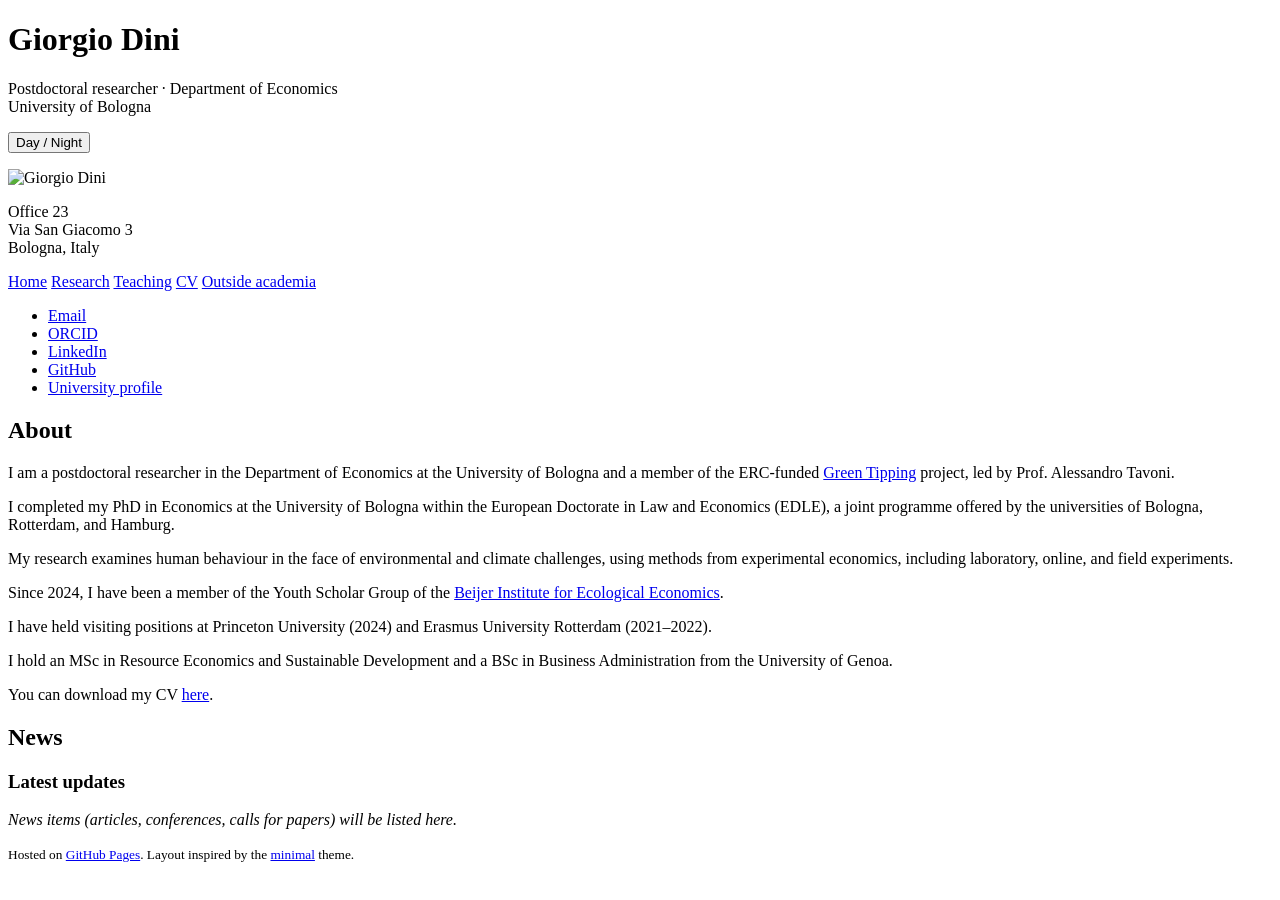
==== index.html @ 40d6bb85 "Simplify About: fewer links, new wording, Green Tipping and Beijer only Made-with: Cursor" ====
<!DOCTYPE html>
<html lang="en">
<head>
  <meta charset="utf-8">
  <meta name="viewport" content="width=device-width, initial-scale=1">
  <meta name="color-scheme" content="light">
  <meta name="description" content="Giorgio Dini — Postdoctoral researcher in economics, University of Bologna. Environmental and behavioral economics, experimental methods.">
  <title>Giorgio Dini | Economics | University of Bologna</title>
  <link rel="stylesheet" href="stylesheets/styles.css">
</head>
<body>
  <div class="wrapper">
    <header>
      <h1>Giorgio Dini</h1>
      <p class="tagline">Postdoctoral researcher · Department of Economics<br>University of Bologna</p>
      <button type="button" class="theme-toggle" id="theme-toggle" aria-label="Toggle day or night theme">Day / Night</button>
      <p class="profile-img"><img src="personal/profile.png" width="120" height="120" alt="Giorgio Dini"></p>
      <p class="office-address">Office 23<br>Via San Giacomo 3<br>Bologna, Italy</p>
      <nav class="site-nav" aria-label="Primary pages">
        <a href="index.html" aria-current="page">Home</a>
        <a href="research.html">Research</a>
        <a href="teaching.html">Teaching</a>
        <a href="cv.html">CV</a>
        <a href="outside.html">Outside academia</a>
      </nav>
      <ul class="external-links">
        <li><a href="mailto:giorgio.dini2@unibo.it">Email</a></li>
        <li><a href="https://orcid.org/0009-0000-2514-3129" target="_blank" rel="noopener">ORCID</a></li>
        <li><a href="https://www.linkedin.com/in/giorgio-dini-307a39131" target="_blank" rel="noopener">LinkedIn</a></li>
        <li><a href="https://github.com/giorgiodini" target="_blank" rel="noopener">GitHub</a></li>
        <li><a href="https://www.unibo.it/sitoweb/giorgio.dini2/en" target="_blank" rel="noopener">University profile</a></li>
      </ul>
    </header>
    <section>
      <h2>About</h2>
      <p>
        I am a postdoctoral researcher in the Department of Economics at the University of Bologna and a member of the ERC-funded
        <a href="https://site.unibo.it/green-tipping-scaling-up-green-choice-from-niche-to-norm/en" target="_blank" rel="noopener">Green Tipping</a>
        project, led by Prof. Alessandro Tavoni.
      </p>
      <p>
        I completed my PhD in Economics at the University of Bologna within the European Doctorate in Law and Economics (EDLE),
        a joint programme offered by the universities of Bologna, Rotterdam, and Hamburg.
      </p>
      <p>
        My research examines human behaviour in the face of environmental and climate challenges, using methods from experimental economics,
        including laboratory, online, and field experiments.
      </p>
      <p>
        Since 2024, I have been a member of the Youth Scholar Group of the
        <a href="https://beijer.kva.se/" target="_blank" rel="noopener">Beijer Institute for Ecological Economics</a>.
      </p>
      <p>
        I have held visiting positions at Princeton University (2024) and Erasmus University Rotterdam (2021–2022).
      </p>
      <p>
        I hold an MSc in Resource Economics and Sustainable Development and a BSc in Business Administration from the University of Genoa.
      </p>
      <p>
        You can download my CV <a href="personal/academic_cv.pdf" download>here</a>.
      </p>

      <h2>News</h2>
      <div class="news-block">
        <h3>Latest updates</h3>
        <p><em>News items (articles, conferences, calls for papers) will be listed here.</em></p>
      </div>

      <footer>
        <p><small>Hosted on <a href="https://pages.github.com/" target="_blank" rel="noopener">GitHub Pages</a>. Layout inspired by the <a href="https://github.com/orderedlist/minimal" target="_blank" rel="noopener">minimal</a> theme.</small></p>
      </footer>
    </section>
  </div>
  <script src="scripts/theme.js" defer></script>
</body>
</html>
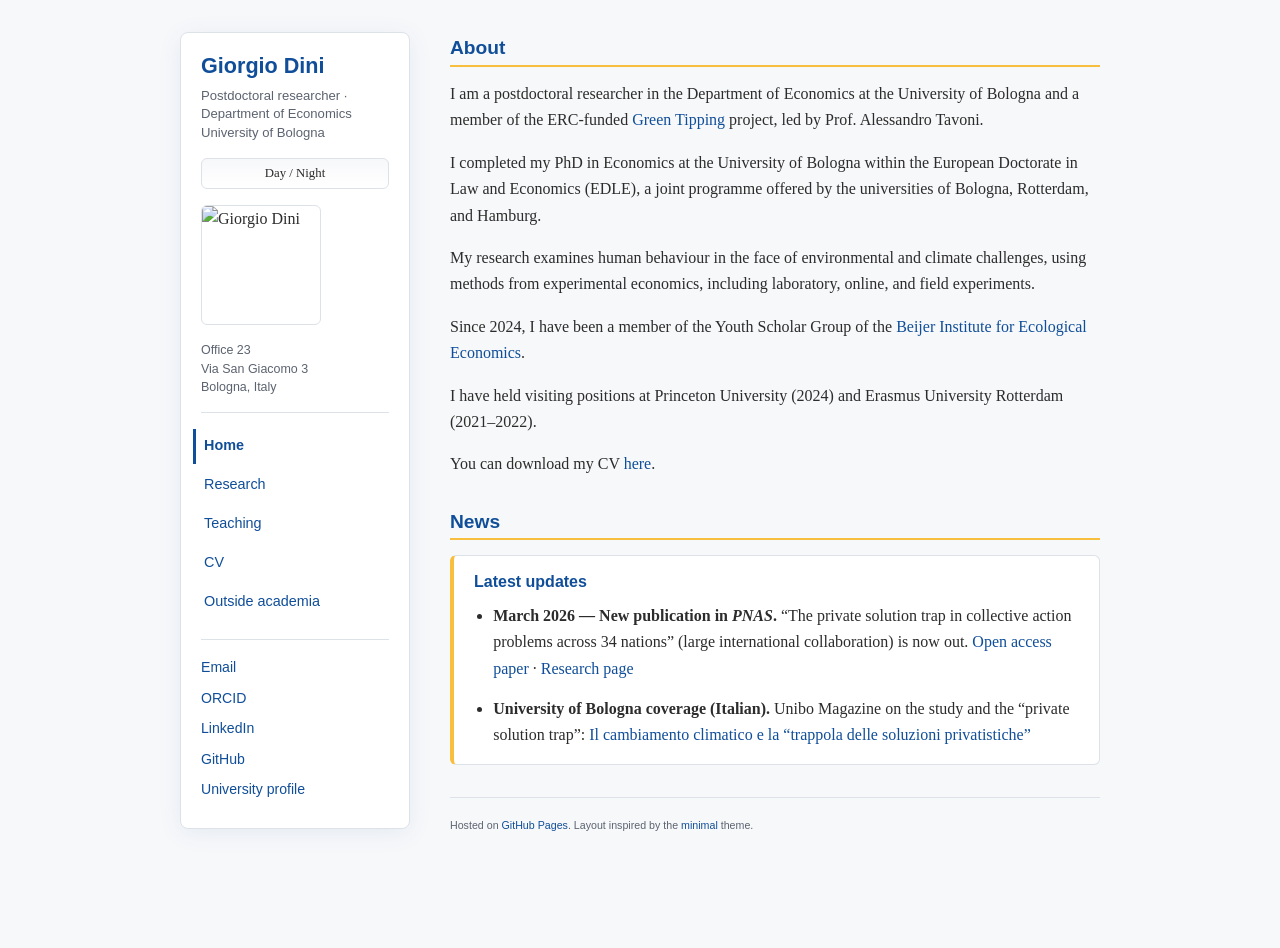
==== commit 18d5f6cd: "News: PNAS publication + Unibo Magazine link Made-with: Cursor" ====
--- a/index.html
+++ b/index.html
@@ -27,7 +27,7 @@
         <li><a href="mailto:giorgio.dini2@unibo.it">Email</a></li>
         <li><a href="https://orcid.org/0009-0000-2514-3129" target="_blank" rel="noopener">ORCID</a></li>
         <li><a href="https://www.linkedin.com/in/giorgio-dini-307a39131" target="_blank" rel="noopener">LinkedIn</a></li>
-        <li><a href="https://github.com/giorgiodini" target="_blank" rel="noopener">GitHub</a></li>
+        <li><a href="https://github.com/giodini121" target="_blank" rel="noopener">GitHub</a></li>
         <li><a href="https://www.unibo.it/sitoweb/giorgio.dini2/en" target="_blank" rel="noopener">University profile</a></li>
       </ul>
     </header>
@@ -54,16 +54,25 @@
         I have held visiting positions at Princeton University (2024) and Erasmus University Rotterdam (2021–2022).
       </p>
       <p>
-        I hold an MSc in Resource Economics and Sustainable Development and a BSc in Business Administration from the University of Genoa.
-      </p>
-      <p>
         You can download my CV <a href="personal/academic_cv.pdf" download>here</a>.
       </p>
 
       <h2>News</h2>
       <div class="news-block">
         <h3>Latest updates</h3>
-        <p><em>News items (articles, conferences, calls for papers) will be listed here.</em></p>
+        <ul>
+          <li>
+            <strong>March 2026 — New publication in <em>PNAS</em>.</strong>
+            “The private solution trap in collective action problems across 34 nations” (large international collaboration) is now out.
+            <a href="https://doi.org/10.1073/pnas.2504632123" target="_blank" rel="noopener">Open access paper</a>
+            · <a href="research.html">Research page</a>
+          </li>
+          <li>
+            <strong>University of Bologna coverage (Italian).</strong>
+            Unibo Magazine on the study and the “private solution trap”:
+            <a href="https://magazine.unibo.it/it/articoli/il-cambiamento-climatico-e-la-trappola-delle-soluzioni-privatistiche" target="_blank" rel="noopener">Il cambiamento climatico e la “trappola delle soluzioni privatistiche”</a>
+          </li>
+        </ul>
       </div>
 
       <footer>
--- a/stylesheets/styles.css
+++ b/stylesheets/styles.css
@@ -0,0 +1,314 @@
+/* Giorgio Dini — academic site; brand #104e99, accent #f8bf3e */
+:root {
+  --color-primary: #104e99;
+  --color-accent: #f8bf3e;
+  --bg: #f7f8fa;
+  --bg-elevated: #ffffff;
+  --text: #2c2c2c;
+  --text-muted: #5c6370;
+  --border: #dde1e8;
+  --link-hover: #0d3d7a;
+  --shadow: rgba(16, 78, 153, 0.08);
+}
+[data-theme="dark"] {
+  --color-primary: #5b9fd4;
+  --color-accent: #e5ac2e;
+  --bg: #14161a;
+  --bg-elevated: #1c2028;
+  --text: #e8eaef;
+  --text-muted: #a8b0bd;
+  --border: #2e3542;
+  --link-hover: #8ec4f0;
+  --shadow: rgba(0, 0, 0, 0.35);
+}
+* { box-sizing: border-box; }
+html { scroll-behavior: smooth; }
+body {
+  margin: 0;
+  padding: 2rem 1.5rem 4rem;
+  font: 16px/1.65 Georgia, "Times New Roman", Times, serif;
+  color: var(--text);
+  background: var(--bg);
+}
+h1, h2, h3 {
+  font-family: -apple-system, BlinkMacSystemFont, "Segoe UI", Roboto, "Helvetica Neue", Arial, sans-serif;
+  line-height: 1.2;
+  margin: 0 0 0.75em;
+  font-weight: 600;
+}
+h1 { font-size: 1.65rem; color: var(--text); }
+h2 {
+  font-size: 1.2rem;
+  color: var(--color-primary);
+  border-bottom: 2px solid var(--color-accent);
+  padding-bottom: 0.35rem;
+  margin-top: 2rem;
+}
+h2:first-of-type { margin-top: 0; }
+h3 { font-size: 1.05rem; color: var(--text); }
+p, ul, ol { margin: 0 0 1rem; }
+a {
+  color: var(--color-primary);
+  text-decoration: none;
+  font-weight: 500;
+}
+a:hover { color: var(--link-hover); text-decoration: underline; }
+strong { color: var(--text); font-weight: 600; }
+.wrapper {
+  max-width: 920px;
+  margin: 0 auto;
+  display: flex;
+  gap: 2.5rem;
+  align-items: flex-start;
+}
+header {
+  flex: 0 0 230px;
+  position: sticky;
+  top: 1.5rem;
+  padding: 1.25rem;
+  background: var(--bg-elevated);
+  border: 1px solid var(--border);
+  border-radius: 8px;
+  box-shadow: 0 4px 24px var(--shadow);
+}
+header h1 {
+  font-size: 1.35rem;
+  margin-bottom: 0.5rem;
+  color: var(--color-primary);
+}
+header .tagline {
+  font-size: 0.82rem;
+  color: var(--text-muted);
+  margin: 0 0 1rem;
+  line-height: 1.4;
+  font-family: -apple-system, BlinkMacSystemFont, "Segoe UI", Roboto, sans-serif;
+}
+.profile-img { margin: 0 0 1rem; }
+.profile-img img {
+  display: block;
+  max-width: 120px;
+  width: 100%;
+  height: auto;
+  border-radius: 6px;
+  border: 1px solid var(--border);
+}
+.office-address {
+  font-size: 0.78rem;
+  color: var(--text-muted);
+  line-height: 1.45;
+  margin: 0 0 1rem;
+  font-family: -apple-system, BlinkMacSystemFont, "Segoe UI", Roboto, sans-serif;
+}
+.theme-toggle {
+  display: inline-flex;
+  align-items: center;
+  justify-content: center;
+  width: 100%;
+  padding: 0.45rem 0.65rem;
+  margin-bottom: 1rem;
+  font-size: 0.8rem;
+  font-family: inherit;
+  cursor: pointer;
+  color: var(--text);
+  background: linear-gradient(180deg, var(--bg) 0%, var(--bg-elevated) 100%);
+  border: 1px solid var(--border);
+  border-radius: 6px;
+}
+.theme-toggle:hover { border-color: var(--color-primary); }
+.theme-toggle:focus-visible {
+  outline: 2px solid var(--color-accent);
+  outline-offset: 2px;
+}
+.site-nav {
+  display: flex;
+  flex-direction: column;
+  gap: 0.25rem;
+  margin: 0 0 1.25rem;
+  padding: 1rem 0 0;
+  border-top: 1px solid var(--border);
+}
+.site-nav a {
+  display: block;
+  padding: 0.35rem 0;
+  font-size: 0.9rem;
+  font-family: -apple-system, BlinkMacSystemFont, "Segoe UI", Roboto, sans-serif;
+  border-left: 3px solid transparent;
+  padding-left: 0.5rem;
+  margin-left: -0.5rem;
+}
+.site-nav a:hover {
+  border-left-color: var(--color-accent);
+  text-decoration: none;
+}
+.site-nav a[aria-current="page"] {
+  border-left-color: var(--color-primary);
+  font-weight: 700;
+  color: var(--color-primary);
+}
+.external-links {
+  margin: 0;
+  padding: 1rem 0 0;
+  list-style: none;
+  border-top: 1px solid var(--border);
+}
+.external-links li {
+  margin-bottom: 0.45rem;
+  font-size: 0.88rem;
+  font-family: -apple-system, BlinkMacSystemFont, "Segoe UI", Roboto, sans-serif;
+}section {
+  flex: 1;
+  min-width: 0;
+  padding: 0.25rem 0 2rem;
+}
+section > h2:first-child { margin-top: 0; }
+hr {
+  border: none;
+  border-top: 1px solid var(--border);
+  margin: 1.75rem 0;
+}
+.news-block {
+  background: var(--bg-elevated);
+  border: 1px solid var(--border);
+  border-left: 4px solid var(--color-accent);
+  border-radius: 6px;
+  padding: 1rem 1.25rem;
+  margin-bottom: 1.5rem;
+}
+.news-block h3 {
+  margin-top: 0;
+  font-size: 1rem;
+  color: var(--color-primary);
+}
+.news-block ul { margin: 0; padding-left: 1.2rem; }
+.news-block li { margin-bottom: 0.85rem; }
+.news-block li:last-child { margin-bottom: 0; }
+.paper {
+  margin-bottom: 1.5rem;
+  padding-bottom: 1.25rem;
+  border-bottom: 1px solid var(--border);
+}
+.paper:last-child { border-bottom: none; }
+.orcid-note {
+  color: var(--text-muted);
+  margin-bottom: 1rem;
+  font-family: -apple-system, BlinkMacSystemFont, "Segoe UI", Roboto, sans-serif;
+}
+.paper p { margin-bottom: 0.5rem; }
+details summary {
+  color: var(--color-primary);
+  cursor: pointer;
+  font-weight: 600;
+  font-family: -apple-system, BlinkMacSystemFont, "Segoe UI", Roboto, sans-serif;
+  font-size: 0.9rem;
+}
+.paper details {
+  margin-top: 0.35rem;
+}
+details[open] summary { margin-bottom: 0.5rem; }
+details p { font-size: 0.95rem; color: var(--text-muted); }
+.teaching-item { margin-bottom: 1.25rem; }
+.outside-page p {
+  margin-bottom: 1.1rem;
+  line-height: 1.7;
+}
+.outside-gallery {
+  display: grid;
+  grid-template-columns: repeat(auto-fill, minmax(200px, 1fr));
+  gap: 1rem;
+  margin-top: 1.75rem;
+}
+.outside-gallery figure {
+  margin: 0;
+}
+.outside-gallery img {
+  display: block;
+  width: 100%;
+  height: auto;
+  border-radius: 8px;
+  border: 1px solid var(--border);
+}
+.outside-gallery figcaption {
+  font-size: 0.82rem;
+  color: var(--text-muted);
+  margin-top: 0.4rem;
+  font-family: -apple-system, BlinkMacSystemFont, "Segoe UI", Roboto, sans-serif;
+}
+.teaching-item h3 { margin-bottom: 0.35rem; }
+.cv-toolbar {
+  display: flex;
+  flex-wrap: wrap;
+  gap: 0.75rem;
+  margin-bottom: 1rem;
+}
+.btn-download {
+  display: inline-block;
+  padding: 0.5rem 1rem;
+  background: var(--color-primary);
+  color: #fff !important;
+  border-radius: 6px;
+  font-family: -apple-system, BlinkMacSystemFont, "Segoe UI", Roboto, sans-serif;
+  font-size: 0.9rem;
+  text-decoration: none !important;
+}
+.btn-download:hover {
+  background: var(--link-hover);
+  color: #fff !important;
+}
+.cv-frame-wrap {
+  width: 100%;
+  min-height: 70vh;
+  border: 1px solid var(--border);
+  border-radius: 8px;
+  overflow: hidden;
+  background: var(--bg-elevated);
+}
+.cv-frame-wrap iframe {
+  width: 100%;
+  min-height: 70vh;
+  border: none;
+}
+.cv-fallback {
+  padding: 1rem;
+  color: var(--text-muted);
+  font-size: 0.95rem;
+}
+footer {
+  margin-top: 2rem;
+  padding-top: 1rem;
+  border-top: 1px solid var(--border);
+  font-size: 0.8rem;
+  color: var(--text-muted);
+  font-family: -apple-system, BlinkMacSystemFont, "Segoe UI", Roboto, sans-serif;
+}
+footer a { font-weight: 500; }
+@media print, screen and (max-width: 800px) {
+  .wrapper { flex-direction: column; }
+  header { position: static; width: 100%; }
+  .site-nav {
+    flex-direction: row;
+    flex-wrap: wrap;
+    gap: 0.5rem;
+  }
+  .site-nav a {
+    border-left: none;
+    border-bottom: 2px solid transparent;
+    padding-left: 0;
+    margin-left: 0;
+  }
+  .site-nav a[aria-current="page"] {
+    border-left: none;
+    border-bottom-color: var(--color-primary);
+  }
+}
+@media print {
+  body { padding: 0; }
+  .theme-toggle, .site-nav { display: none; }
+}
+code {
+  font-family: ui-monospace, "Cascadia Code", Consolas, monospace;
+  font-size: 0.88em;
+  background: var(--bg);
+  padding: 0.15em 0.35em;
+  border-radius: 4px;
+  border: 1px solid var(--border);
+}
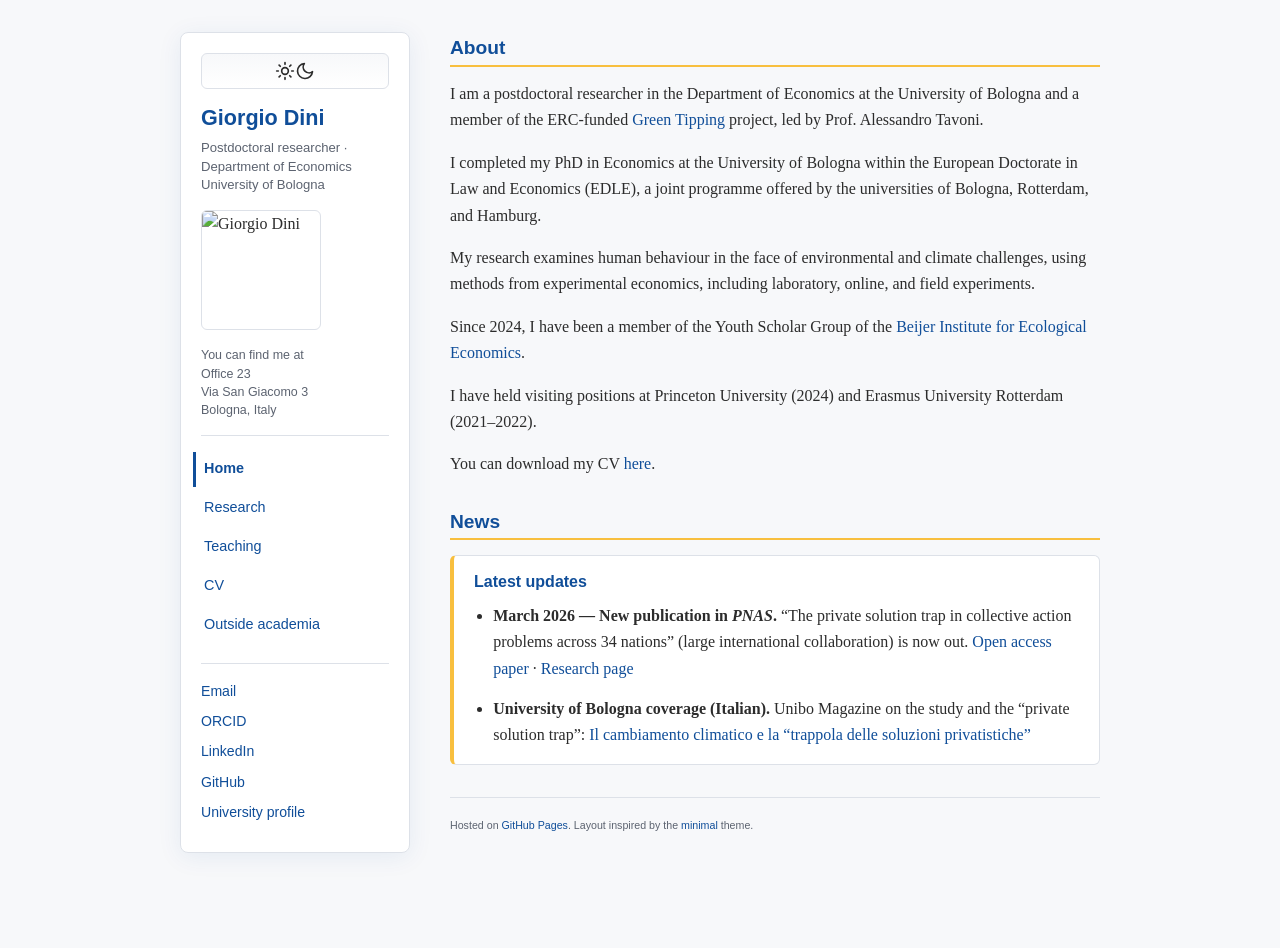
==== commit dadbe572: "Move theme toggle to top of sidebar panel Made-with: Cursor" ====
--- a/index.html
+++ b/index.html
@@ -11,11 +11,21 @@
 <body>
   <div class="wrapper">
     <header>
+      <div class="theme-toggle-wrap">
+        <button type="button" class="theme-toggle" id="theme-toggle" aria-label="Switch to dark mode">
+          <svg class="theme-icon theme-icon-sun" xmlns="http://www.w3.org/2000/svg" width="20" height="20" viewBox="0 0 24 24" fill="none" stroke="currentColor" stroke-width="2" stroke-linecap="round" stroke-linejoin="round" aria-hidden="true">
+            <circle cx="12" cy="12" r="4"/>
+            <path d="M12 2v2M12 20v2M4.93 4.93l1.41 1.41M17.66 17.66l1.41 1.41M2 12h2M20 12h2M6.34 17.66l-1.41 1.41M19.07 4.93l-1.41 1.41"/>
+          </svg>
+          <svg class="theme-icon theme-icon-moon" xmlns="http://www.w3.org/2000/svg" width="20" height="20" viewBox="0 0 24 24" fill="none" stroke="currentColor" stroke-width="2" stroke-linecap="round" stroke-linejoin="round" aria-hidden="true">
+            <path d="M21 12.79A9 9 0 1 1 11.21 3 7 7 0 0 0 21 12.79z"/>
+          </svg>
+        </button>
+      </div>
       <h1>Giorgio Dini</h1>
       <p class="tagline">Postdoctoral researcher · Department of Economics<br>University of Bologna</p>
-      <button type="button" class="theme-toggle" id="theme-toggle" aria-label="Toggle day or night theme">Day / Night</button>
-      <p class="profile-img"><img src="personal/profile.png" width="120" height="120" alt="Giorgio Dini"></p>
-      <p class="office-address">Office 23<br>Via San Giacomo 3<br>Bologna, Italy</p>
+      <p class="profile-img"><img src="personal/profile.png" width="168" height="168" alt="Giorgio Dini"></p>
+      <p class="office-address"><span class="office-intro">You can find me at</span><br>Office 23<br>Via San Giacomo 3<br>Bologna, Italy</p>
       <nav class="site-nav" aria-label="Primary pages">
         <a href="index.html" aria-current="page">Home</a>
         <a href="research.html">Research</a>
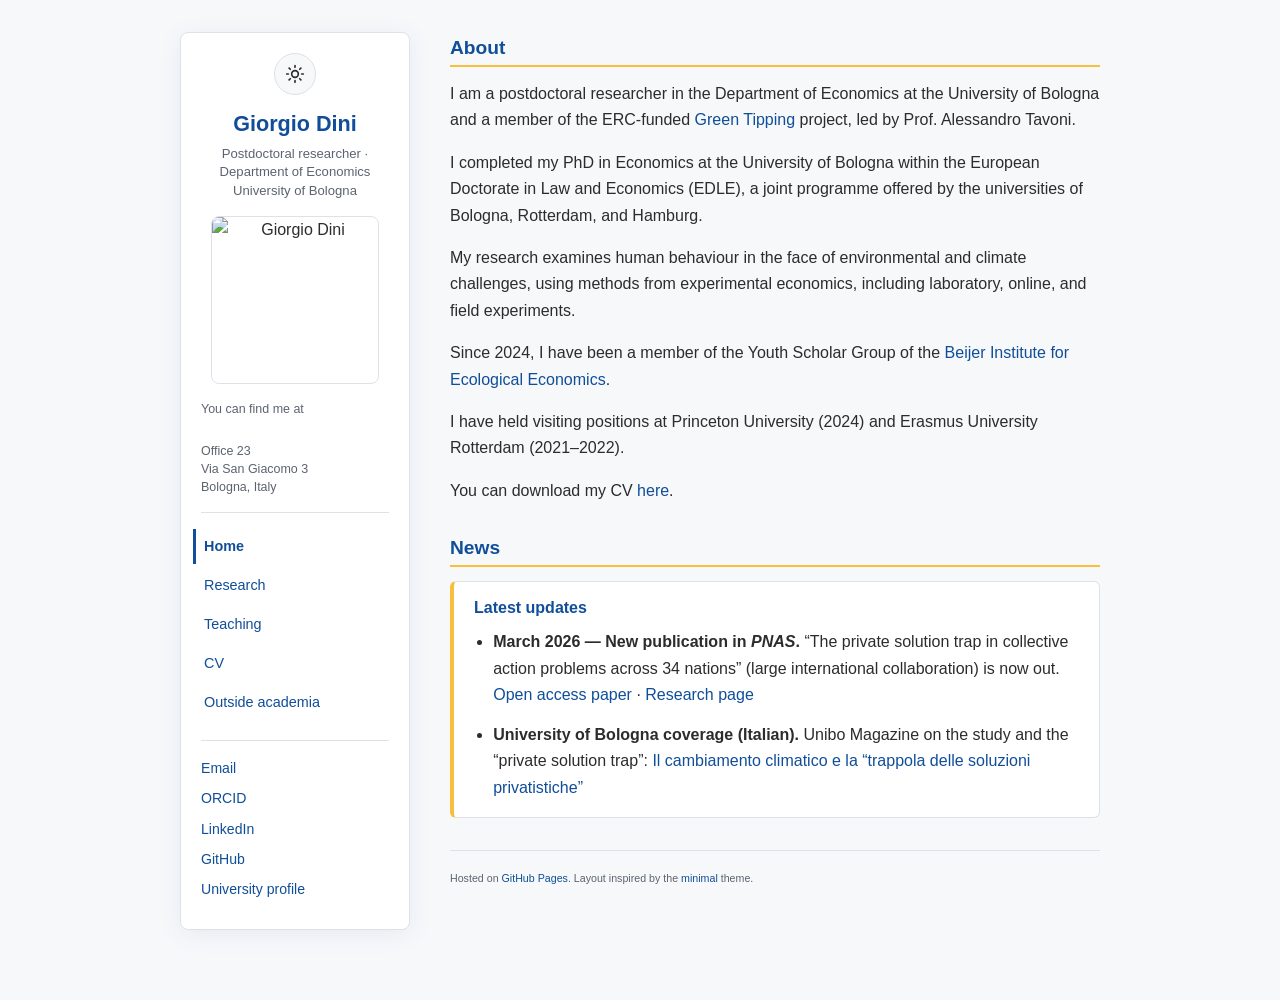
==== commit 3ed7c1ad: "Mobile: fixed hamburger, icon links in footer, office in footer block Made-with: Cursor" ====
--- a/index.html
+++ b/index.html
@@ -9,24 +9,33 @@
   <link rel="stylesheet" href="stylesheets/styles.css">
 </head>
 <body>
+  <div class="nav-backdrop" id="nav-backdrop" hidden aria-hidden="true"></div>
+  <button type="button" class="nav-toggle" id="nav-toggle" aria-label="Open menu" aria-expanded="false" aria-controls="site-nav">
+    <svg xmlns="http://www.w3.org/2000/svg" width="22" height="22" viewBox="0 0 24 24" fill="none" stroke="currentColor" stroke-width="2" stroke-linecap="round" aria-hidden="true">
+      <path d="M4 6h16M4 12h16M4 18h16"/>
+    </svg>
+  </button>
   <div class="wrapper">
     <header>
-      <div class="theme-toggle-wrap">
-        <button type="button" class="theme-toggle" id="theme-toggle" aria-label="Switch to dark mode">
-          <svg class="theme-icon theme-icon-sun" xmlns="http://www.w3.org/2000/svg" width="20" height="20" viewBox="0 0 24 24" fill="none" stroke="currentColor" stroke-width="2" stroke-linecap="round" stroke-linejoin="round" aria-hidden="true">
-            <circle cx="12" cy="12" r="4"/>
-            <path d="M12 2v2M12 20v2M4.93 4.93l1.41 1.41M17.66 17.66l1.41 1.41M2 12h2M20 12h2M6.34 17.66l-1.41 1.41M19.07 4.93l-1.41 1.41"/>
-          </svg>
-          <svg class="theme-icon theme-icon-moon" xmlns="http://www.w3.org/2000/svg" width="20" height="20" viewBox="0 0 24 24" fill="none" stroke="currentColor" stroke-width="2" stroke-linecap="round" stroke-linejoin="round" aria-hidden="true">
-            <path d="M21 12.79A9 9 0 1 1 11.21 3 7 7 0 0 0 21 12.79z"/>
-          </svg>
-        </button>
+      <div class="header-toolbar">
+        <div class="theme-toggle-wrap">
+          <button type="button" class="theme-toggle" id="theme-toggle" aria-label="Switch to dark mode">
+            <svg class="theme-icon theme-icon-sun" xmlns="http://www.w3.org/2000/svg" width="20" height="20" viewBox="0 0 24 24" fill="none" stroke="currentColor" stroke-width="2" stroke-linecap="round" stroke-linejoin="round" aria-hidden="true">
+              <circle cx="12" cy="12" r="4"/>
+              <path d="M12 2v2M12 20v2M4.93 4.93l1.41 1.41M17.66 17.66l1.41 1.41M2 12h2M20 12h2M6.34 17.66l-1.41 1.41M19.07 4.93l-1.41 1.41"/>
+            </svg>
+            <svg class="theme-icon theme-icon-moon" xmlns="http://www.w3.org/2000/svg" width="20" height="20" viewBox="0 0 24 24" fill="none" stroke="currentColor" stroke-width="2" stroke-linecap="round" stroke-linejoin="round" aria-hidden="true">
+              <path d="M21 12.79A9 9 0 1 1 11.21 3 7 7 0 0 0 21 12.79z"/>
+            </svg>
+          </button>
+        </div>
       </div>
       <h1>Giorgio Dini</h1>
       <p class="tagline">Postdoctoral researcher · Department of Economics<br>University of Bologna</p>
       <p class="profile-img"><img src="personal/profile.png" width="168" height="168" alt="Giorgio Dini"></p>
       <p class="office-address"><span class="office-intro">You can find me at</span><br>Office 23<br>Via San Giacomo 3<br>Bologna, Italy</p>
-      <nav class="site-nav" aria-label="Primary pages">
+      <p class="office-address office-email-line show-mobile-only"><a href="mailto:giorgio.dini2@unibo.it">giorgio.dini2@unibo.it</a></p>
+      <nav class="site-nav" id="site-nav" aria-label="Primary pages">
         <a href="index.html" aria-current="page">Home</a>
         <a href="research.html">Research</a>
         <a href="teaching.html">Teaching</a>
@@ -85,11 +94,45 @@
         </ul>
       </div>
 
+      <aside class="contact-footer" aria-label="Contact and profiles">
+        <h3 class="contact-footer-title">Contacts</h3>
+        <p class="contact-footer-address"><span class="office-intro">You can find me at</span><br>Office 23<br>Via San Giacomo 3<br>Bologna, Italy</p>
+        <h3 class="contact-footer-subtitle">Links</h3>
+        <ul class="contact-footer-icons">
+          <li>
+            <a class="contact-footer-icon-link" href="mailto:giorgio.dini2@unibo.it" aria-label="Email">
+              <svg xmlns="http://www.w3.org/2000/svg" width="22" height="22" viewBox="0 0 24 24" fill="none" stroke="currentColor" stroke-width="2" stroke-linecap="round" stroke-linejoin="round" aria-hidden="true"><path d="M4 4h16c1.1 0 2 .9 2 2v12c0 1.1-.9 2-2 2H4c-1.1 0-2-.9-2-2V6c0-1.1.9-2 2-2z"/><path d="m22 6-10 7L2 6"/></svg>
+            </a>
+          </li>
+          <li>
+            <a class="contact-footer-icon-link" href="https://orcid.org/0009-0000-2514-3129" target="_blank" rel="noopener" aria-label="ORCID profile">
+              <svg xmlns="http://www.w3.org/2000/svg" width="22" height="22" viewBox="0 0 24 24" fill="none" stroke="currentColor" stroke-width="1.75" aria-hidden="true"><circle cx="12" cy="12" r="9"/><circle cx="8.5" cy="12" r="2" fill="currentColor" stroke="none"/><circle cx="12" cy="12" r="2" fill="currentColor" stroke="none"/><circle cx="15.5" cy="12" r="2" fill="currentColor" stroke="none"/></svg>
+            </a>
+          </li>
+          <li>
+            <a class="contact-footer-icon-link" href="https://www.linkedin.com/in/giorgio-dini-307a39131" target="_blank" rel="noopener" aria-label="LinkedIn">
+              <svg xmlns="http://www.w3.org/2000/svg" width="22" height="22" viewBox="0 0 24 24" fill="none" stroke="currentColor" stroke-width="2" stroke-linecap="round" stroke-linejoin="round" aria-hidden="true"><path d="M16 8a6 6 0 0 1 6 6v7h-4v-7a2 2 0 0 0-2-2 2 2 0 0 0-2 2v7h-4v-7a6 6 0 0 1 6-6z"/><rect x="2" y="9" width="4" height="12" fill="none"/><circle cx="4" cy="4" r="2" fill="none"/></svg>
+            </a>
+          </li>
+          <li>
+            <a class="contact-footer-icon-link" href="https://github.com/giodini121" target="_blank" rel="noopener" aria-label="GitHub">
+              <svg xmlns="http://www.w3.org/2000/svg" width="22" height="22" viewBox="0 0 24 24" fill="none" stroke="currentColor" stroke-width="2" stroke-linecap="round" stroke-linejoin="round" aria-hidden="true"><path d="M9 19c-5 1.5-5-2.5-7-3m14 6v-3.87a3.37 3.37 0 0 0-.94-2.61c3.14-.35 6.44-1.54 6.44-7A5.44 5.44 0 0 0 20 4.77 5.07 5.07 0 0 0 19.91 1S18.73.65 16 2.48a13.38 13.38 0 0 0-7 0C6.27.65 5.09 1 5.09 1A5.07 5.07 0 0 0 5 4.77a5.44 5.44 0 0 0-1.5 3.78c0 5.42 3.3 6.61 6.44 7A3.37 3.37 0 0 0 9 18.13V22"/></svg>
+            </a>
+          </li>
+          <li>
+            <a class="contact-footer-icon-link" href="https://www.unibo.it/sitoweb/giorgio.dini2/en" target="_blank" rel="noopener" aria-label="University profile">
+              <svg xmlns="http://www.w3.org/2000/svg" width="22" height="22" viewBox="0 0 24 24" fill="none" stroke="currentColor" stroke-width="2" stroke-linecap="round" stroke-linejoin="round" aria-hidden="true"><path d="M6 22V4a2 2 0 0 1 2-2h8a2 2 0 0 1 2 2v18Z"/><path d="M6 12h12"/><path d="M6 16h12"/><path d="M6 8h12"/><path d="M10 6h4"/></svg>
+            </a>
+          </li>
+        </ul>
+      </aside>
+
       <footer>
         <p><small>Hosted on <a href="https://pages.github.com/" target="_blank" rel="noopener">GitHub Pages</a>. Layout inspired by the <a href="https://github.com/orderedlist/minimal" target="_blank" rel="noopener">minimal</a> theme.</small></p>
       </footer>
     </section>
   </div>
   <script src="scripts/theme.js" defer></script>
+  <script src="scripts/nav.js" defer></script>
 </body>
 </html>
--- a/stylesheets/styles.css
+++ b/stylesheets/styles.css
@@ -26,7 +26,7 @@
 body {
   margin: 0;
   padding: 2rem 1.5rem 4rem;
-  font: 16px/1.65 Georgia, "Times New Roman", Times, serif;
+  font: 16px/1.65 -apple-system, BlinkMacSystemFont, "Segoe UI", Roboto, "Helvetica Neue", Arial, sans-serif;
   color: var(--text);
   background: var(--bg);
 }
@@ -75,6 +75,7 @@
   font-size: 1.35rem;
   margin-bottom: 0.5rem;
   color: var(--color-primary);
+  text-align: center;
 }
 header .tagline {
   font-size: 0.82rem;
@@ -82,14 +83,18 @@
   margin: 0 0 1rem;
   line-height: 1.4;
   font-family: -apple-system, BlinkMacSystemFont, "Segoe UI", Roboto, sans-serif;
-}
-.profile-img { margin: 0 0 1rem; }
+  text-align: center;
+}
+.profile-img {
+  margin: 0 0 1rem;
+  text-align: center;
+}
 .profile-img img {
-  display: block;
-  max-width: 120px;
+  display: inline-block;
+  max-width: 168px;
   width: 100%;
   height: auto;
-  border-radius: 6px;
+  border-radius: 8px;
   border: 1px solid var(--border);
 }
 .office-address {
@@ -98,26 +103,97 @@
   line-height: 1.45;
   margin: 0 0 1rem;
   font-family: -apple-system, BlinkMacSystemFont, "Segoe UI", Roboto, sans-serif;
+}
+.office-intro {
+  display: block;
+  margin-bottom: 0.35rem;
+  color: var(--text-muted);
+}
+.header-toolbar {
+  display: flex;
+  align-items: center;
+  justify-content: center;
+  margin-bottom: 1rem;
+}
+.header-toolbar .theme-toggle-wrap {
+  margin-bottom: 0;
+}
+.nav-toggle {
+  display: none;
+  align-items: center;
+  justify-content: center;
+  width: 42px;
+  height: 42px;
+  padding: 0;
+  flex-shrink: 0;
+  cursor: pointer;
+  color: var(--text);
+  background: var(--bg);
+  border: 1px solid var(--border);
+  border-radius: 8px;
+  transition: border-color 0.15s ease, background 0.15s ease, box-shadow 0.15s ease;
+}
+.nav-toggle:hover {
+  border-color: var(--color-primary);
+  background: var(--bg-elevated);
+  box-shadow: 0 2px 8px var(--shadow);
+}
+.nav-toggle:focus-visible {
+  outline: 2px solid var(--color-accent);
+  outline-offset: 2px;
+}
+.nav-backdrop {
+  position: fixed;
+  inset: 0;
+  z-index: 1000;
+  margin: 0;
+  padding: 0;
+  border: none;
+  background: rgba(15, 20, 28, 0.45);
+  cursor: pointer;
+}
+[data-theme="dark"] .nav-backdrop {
+  background: rgba(0, 0, 0, 0.55);
+}
+.theme-toggle-wrap {
+  text-align: center;
+  margin-bottom: 1rem;
 }
 .theme-toggle {
   display: inline-flex;
   align-items: center;
   justify-content: center;
-  width: 100%;
-  padding: 0.45rem 0.65rem;
-  margin-bottom: 1rem;
-  font-size: 0.8rem;
-  font-family: inherit;
+  width: 42px;
+  height: 42px;
+  padding: 0;
   cursor: pointer;
   color: var(--text);
-  background: linear-gradient(180deg, var(--bg) 0%, var(--bg-elevated) 100%);
-  border: 1px solid var(--border);
-  border-radius: 6px;
-}
-.theme-toggle:hover { border-color: var(--color-primary); }
+  background: var(--bg);
+  border: 1px solid var(--border);
+  border-radius: 50%;
+  transition: border-color 0.15s ease, background 0.15s ease, box-shadow 0.15s ease;
+}
+.theme-toggle:hover {
+  border-color: var(--color-primary);
+  background: var(--bg-elevated);
+  box-shadow: 0 2px 8px var(--shadow);
+}
 .theme-toggle:focus-visible {
   outline: 2px solid var(--color-accent);
   outline-offset: 2px;
+}
+.theme-toggle .theme-icon {
+  display: block;
+  flex-shrink: 0;
+}
+.theme-toggle .theme-icon-moon {
+  display: none;
+}
+[data-theme="dark"] .theme-toggle .theme-icon-sun {
+  display: none;
+}
+[data-theme="dark"] .theme-toggle .theme-icon-moon {
+  display: block;
 }
 .site-nav {
   display: flex;
@@ -155,7 +231,100 @@
   margin-bottom: 0.45rem;
   font-size: 0.88rem;
   font-family: -apple-system, BlinkMacSystemFont, "Segoe UI", Roboto, sans-serif;
-}section {
+}
+.show-mobile-only {
+  display: none;
+}
+.office-email-line {
+  text-align: center;
+}
+.office-email-line a {
+  color: inherit;
+  font-weight: 400;
+  text-decoration: none;
+}
+.office-email-line a:hover {
+  color: var(--link-hover);
+  text-decoration: underline;
+}
+.contact-footer {
+  display: none;
+  margin-top: 2.5rem;
+  padding: 1.35rem 1.15rem 1.25rem;
+  background: var(--bg-elevated);
+  border: 1px solid var(--border);
+  border-radius: 8px;
+  box-shadow: 0 4px 20px var(--shadow);
+}
+.contact-footer-title {
+  font-size: 0.72rem;
+  font-weight: 600;
+  text-transform: uppercase;
+  letter-spacing: 0.06em;
+  color: var(--text-muted);
+  margin: 0 0 0.65rem;
+  padding-bottom: 0.45rem;
+  border-bottom: 1px solid var(--border);
+}
+.contact-footer-address {
+  font-size: 0.78rem;
+  color: var(--text-muted);
+  line-height: 1.45;
+  margin: 0 0 1.1rem;
+  font-family: -apple-system, BlinkMacSystemFont, "Segoe UI", Roboto, sans-serif;
+  text-align: center;
+}
+.contact-footer-subtitle {
+  font-size: 0.72rem;
+  font-weight: 600;
+  text-transform: uppercase;
+  letter-spacing: 0.06em;
+  color: var(--text-muted);
+  margin: 0 0 0.75rem;
+  padding-top: 0.25rem;
+  border-bottom: none;
+}
+.contact-footer-icons {
+  list-style: none;
+  margin: 0;
+  padding: 0;
+  display: flex;
+  flex-wrap: wrap;
+  justify-content: center;
+  align-items: center;
+  gap: 0.65rem 1rem;
+}
+.contact-footer-icons li {
+  margin: 0;
+}
+.contact-footer-icon-link {
+  display: inline-flex;
+  align-items: center;
+  justify-content: center;
+  width: 48px;
+  height: 48px;
+  padding: 0;
+  color: var(--color-primary);
+  background: var(--bg);
+  border: 1px solid var(--border);
+  border-radius: 10px;
+  text-decoration: none !important;
+  transition: background 0.15s ease, border-color 0.15s ease, box-shadow 0.15s ease;
+}
+.contact-footer-icon-link:hover {
+  background: var(--bg-elevated);
+  border-color: var(--color-primary);
+  box-shadow: 0 2px 10px var(--shadow);
+}
+.contact-footer-icon-link:focus-visible {
+  outline: 2px solid var(--color-accent);
+  outline-offset: 2px;
+}
+.contact-footer-icon-link svg {
+  display: block;
+  flex-shrink: 0;
+}
+section {
   flex: 1;
   min-width: 0;
   padding: 0.25rem 0 2rem;
@@ -283,26 +452,95 @@
 footer a { font-weight: 500; }
 @media print, screen and (max-width: 800px) {
   .wrapper { flex-direction: column; }
-  header { position: static; width: 100%; }
+  header {
+    position: static;
+    width: 100%;
+    padding-left: max(3.5rem, calc(env(safe-area-inset-left, 0px) + 2.5rem));
+  }
+  .header-toolbar {
+    justify-content: center;
+  }
+  .nav-toggle {
+    display: inline-flex;
+    position: fixed;
+    top: max(1rem, env(safe-area-inset-top, 0px));
+    left: max(1rem, env(safe-area-inset-left, 0px));
+    z-index: 1002;
+    background: var(--bg-elevated);
+    box-shadow: 0 2px 14px var(--shadow);
+  }
+  header .office-address,
+  header .office-email-line {
+    display: none;
+  }
+  .external-links {
+    display: none;
+  }
+  .show-mobile-only {
+    display: block;
+  }
+  .contact-footer {
+    display: block;
+  }
   .site-nav {
-    flex-direction: row;
-    flex-wrap: wrap;
-    gap: 0.5rem;
+    position: fixed;
+    top: 0;
+    left: 0;
+    width: min(85vw, 320px);
+    height: 100vh;
+    height: 100dvh;
+    margin: 0;
+    padding: max(1rem, env(safe-area-inset-top, 0px)) 1rem 1.25rem
+      max(1rem, env(safe-area-inset-left, 0px));
+    z-index: 1003;
+    background: var(--bg-elevated);
+    border: none;
+    border-right: 1px solid var(--border);
+    border-top: none;
+    box-shadow: 4px 0 28px var(--shadow);
+    overflow-y: auto;
+    -webkit-overflow-scrolling: touch;
+    transform: translateX(-100%);
+    transition: transform 0.2s ease;
+  }
+  body.nav-open .site-nav {
+    transform: translateX(0);
   }
   .site-nav a {
-    border-left: none;
-    border-bottom: 2px solid transparent;
-    padding-left: 0;
-    margin-left: 0;
-  }
-  .site-nav a[aria-current="page"] {
-    border-left: none;
-    border-bottom-color: var(--color-primary);
+    min-height: 44px;
+    display: flex;
+    align-items: center;
+    padding: 0.4rem 0.5rem;
+  }
+}
+@media (prefers-reduced-motion: reduce) {
+  .site-nav {
+    transition: none;
   }
 }
 @media print {
   body { padding: 0; }
-  .theme-toggle, .site-nav { display: none; }
+  header {
+    padding-left: 0 !important;
+  }
+  .theme-toggle-wrap,
+  .theme-toggle,
+  .nav-toggle,
+  .nav-backdrop,
+  .site-nav,
+  .contact-footer,
+  .show-mobile-only {
+    display: none !important;
+  }
+  header .office-address {
+    display: block !important;
+  }
+  header .office-email-line {
+    display: none !important;
+  }
+  .external-links {
+    display: block !important;
+  }
 }
 code {
   font-family: ui-monospace, "Cascadia Code", Consolas, monospace;
